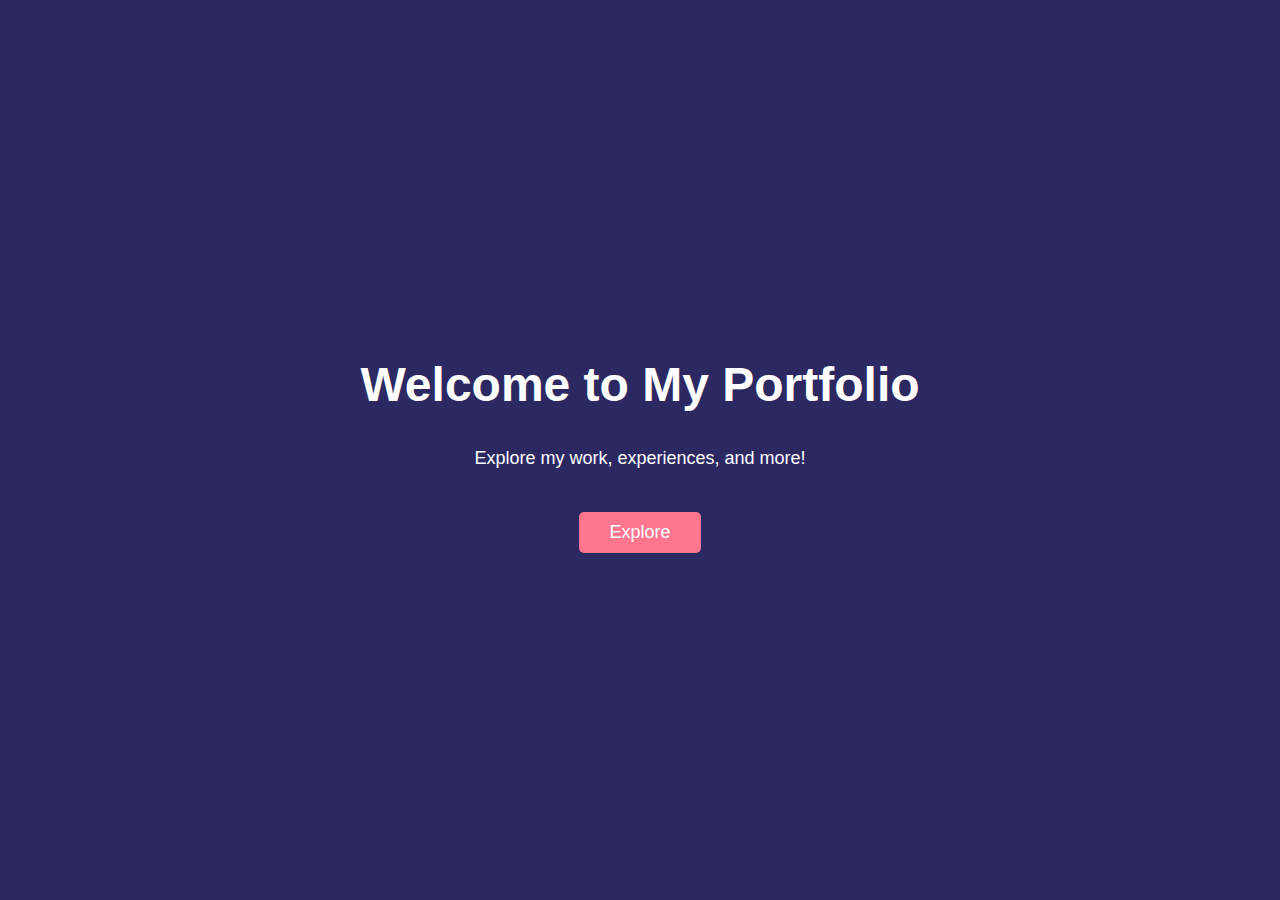
==== index.html @ 340a2502 "Changes 1" ====
<!DOCTYPE html>
<html lang="en">
<head>
  <meta charset="UTF-8">
  <meta name="viewport" content="width=device-width, initial-scale=1.0">
  <title>Portfolio Landing Page</title>
  <style>
    * {
      box-sizing: border-box;
      margin: 0;
      padding: 0;
    }

    body {
      font-family: Arial, sans-serif;
      background-color: #f9f9f9;
      color: #333;
      line-height: 1.6;
    }

    .main {
      display: flex;
      justify-content: center;
      align-items: center;
      height: 100vh;
      background-color: #2b2862;
    }

    .container {
      text-align: center;
      color: white;
    }

    h1 {
      font-size: 48px;
      margin-bottom: 20px;
    }

    p {
      font-size: 18px;
      margin-bottom: 40px;
    }

    .explore-btn {
      font-size: 18px;
      padding: 10px 30px;
      background-color: #FF768E;
      color: white;
      border: none;
      border-radius: 5px;
      cursor: pointer;
      transition: transform 0.2s;
    }

    .explore-btn:hover {
      transform: scale(1.05);
    }
  </style>
</head>
<body>

<div class="main">
  <div class="container">
    <h1>Welcome to My Portfolio</h1>
    <p>Explore my work, experiences, and more!</p>
    <a href="portfolio.html"><button class="explore-btn">Explore</button></a>
  </div>
</div>

</body>
</html>
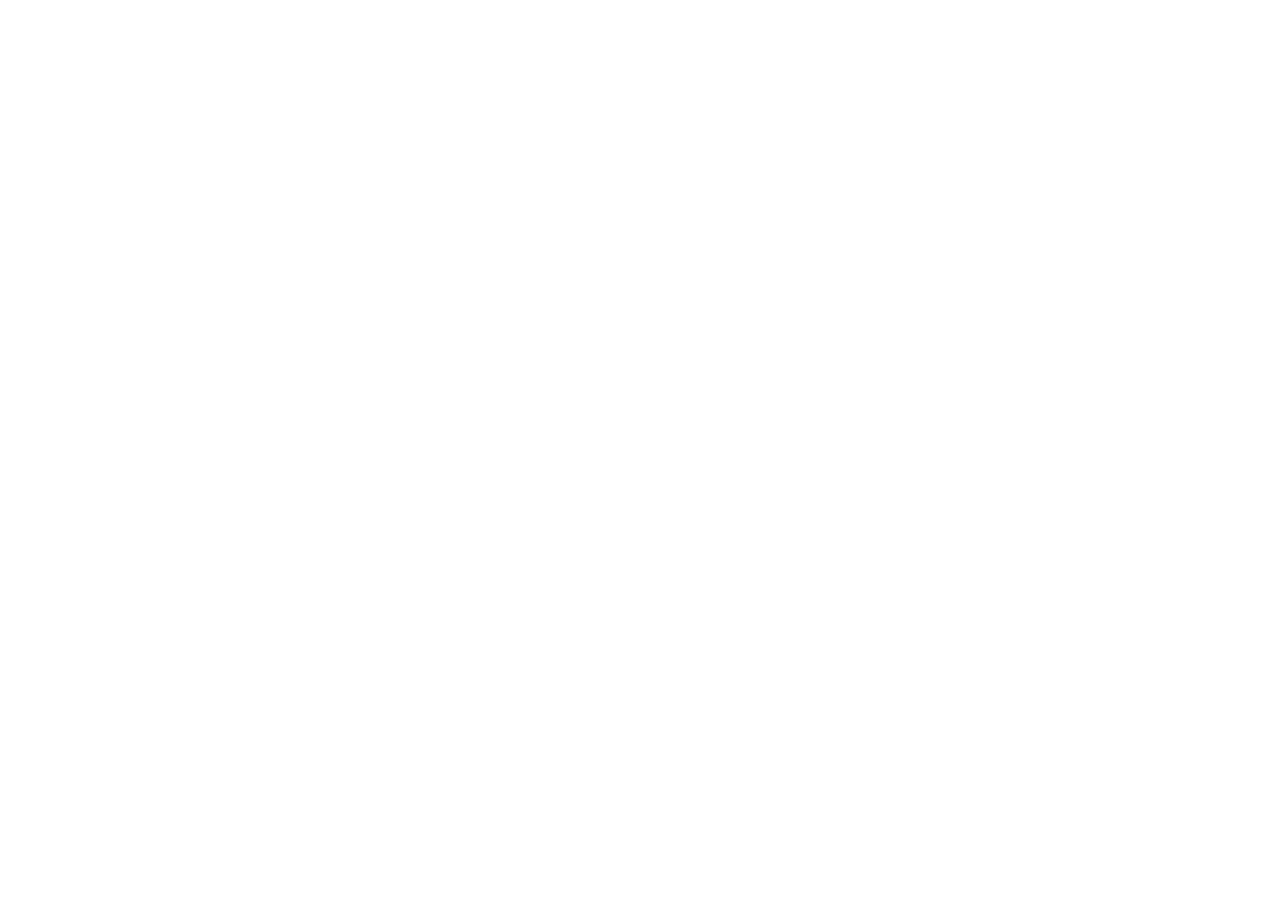
==== commit 6bd95042: "First Change" ====
--- a/index.html
+++ b/index.html
@@ -12,10 +12,10 @@
     }
 
     body {
-      font-family: Arial, sans-serif;
-      background-color: #f9f9f9;
-      color: #333;
+      font-family: 'Courier New', monospace; /* Tech-style font */
+      color: white;
       line-height: 1.6;
+      overflow: hidden;
     }
 
     .main {
@@ -23,24 +23,87 @@
       justify-content: center;
       align-items: center;
       height: 100vh;
-      background-color: #2b2862;
-    }
-
-    .container {
+      position: relative;
       text-align: center;
+    }
+
+    /* Video background */
+    .video-background {
+      position: absolute;
+      top: 0;
+      left: 0;
+      width: 100%;
+      height: 100%;
+      object-fit: cover;
+      z-index: -1;
+    }
+
+    /* Typing effect container */
+    #contentContainer {
+      display: flex;
+      flex-direction: column;
+      align-items: center;
+    }
+
+    .typing-line {
+      font-size: 28px;
+      font-weight: bold;
+      white-space: nowrap;
+      overflow: hidden;
+      border-right: 2px solid white;
+      display: inline-block;
+      opacity: 0;
+      margin-bottom: 10px;
+      animation: fadeIn 1s forwards, typing 4s steps(40, end) forwards, blink 1s infinite;
+    }
+
+    /* Typing animation */
+    @keyframes typing {
+      from {
+        width: 0;
+      }
+      to {
+        width: 100%;
+      }
+    }
+
+    /* Fade-in effect */
+    @keyframes fadeIn {
+      from {
+        opacity: 0;
+      }
+      to {
+        opacity: 1;
+      }
+    }
+
+    /* Blinking cursor */
+    @keyframes blink {
+      50% {
+        border-color: transparent;
+      }
+    }
+
+    /* Social icons and button hidden initially */
+    .social-icons, .explore-btn {
+      display: none;
+      margin-top: 20px;
+      opacity: 0; /* Initially hidden */
+    }
+
+    .social-icons a {
+      margin: 0 10px;
       color: white;
-    }
-
-    h1 {
-      font-size: 48px;
-      margin-bottom: 20px;
-    }
-
-    p {
-      font-size: 18px;
-      margin-bottom: 40px;
-    }
-
+      font-size: 24px;
+      text-decoration: none;
+      transition: transform 0.2s;
+    }
+
+    .social-icons a:hover {
+      transform: scale(1.1);
+    }
+
+    /* Explore button */
     .explore-btn {
       font-size: 18px;
       padding: 10px 30px;
@@ -55,17 +118,114 @@
     .explore-btn:hover {
       transform: scale(1.05);
     }
+
+    /* Slow fade-in animation */
+    @keyframes slowFadeIn {
+      from {
+        opacity: 0;
+      }
+      to {
+        opacity: 1;
+      }
+    }
   </style>
 </head>
 <body>
 
+<!-- Video Background -->
+<video class="video-background" autoplay muted loop id="bgVideo">
+  <source src="landing.MOV" type="video/mp4">
+  Your browser does not support the video tag.
+</video>
+
 <div class="main">
-  <div class="container">
-    <h1>Welcome to My Portfolio</h1>
-    <p>Explore my work, experiences, and more!</p>
-    <a href="portfolio.html"><button class="explore-btn">Explore</button></a>
+  <div id="contentContainer">
+    <!-- Typing Effect Lines -->
+    <p class="typing-line" id="line1"></p>
+    <p class="typing-line" id="line2"></p>
+    <p class="typing-line" id="line3"></p>
+    <p class="typing-line" id="line4"></p>
+
+    <!-- Social Icons - Hidden initially -->
+    <div class="social-icons" id="socialIcons">
+      <a href="https://twitter.com" target="_blank">Twitter</a>
+      <a href="https://linkedin.com" target="_blank">LinkedIn</a>
+      <a href="https://github.com" target="_blank">GitHub</a>
+    </div>
+
+    <!-- Explore Button - Hidden initially -->
+    <a href="portfolio.html">
+      <button class="explore-btn" id="exploreBtn">MY PORTFOLIO</button>
+    </a>
   </div>
 </div>
 
+<script>
+  // Content to be typed out line by line
+  const lines = [
+    "Hey there!",
+    "You’ve just stepped into my inner circle!",
+    " I’m Saroj, and if you’re looking to level up your business or team, you’re in the right place.",
+    "Check out my profile, and let’s team up to create something awesome together!"
+  ];
+
+  // Function to create typing effect for each line
+  function typeLine(lineId, text, delay) {
+    const element = document.getElementById(lineId);
+    element.style.opacity = '1';  // Make line visible
+    let i = 0;
+
+    function typeCharacter() {
+      if (i < text.length) {
+        element.textContent += text.charAt(i);
+        i++;
+        setTimeout(typeCharacter, 100);  // 100 ms per character (adjust for speed)
+      } else {
+        element.style.borderRight = 'none';  // Remove the cursor after typing is done
+      }
+    }
+
+    setTimeout(typeCharacter, delay);
+  }
+
+  // Function to display the social icons with fade-in effect
+  function showSocialIcons() {
+    const socialIcons = document.getElementById('socialIcons');
+    socialIcons.style.display = 'block';
+    socialIcons.style.animation = 'slowFadeIn 3s forwards';  // Apply slow fade-in effect
+  }
+
+  // Function to display the explore button with fade-in effect
+  function showExploreButton() {
+    const exploreBtn = document.getElementById('exploreBtn');
+    exploreBtn.style.display = 'inline-block';
+    exploreBtn.style.animation = 'slowFadeIn 3s forwards';  // Apply slow fade-in effect
+
+    // Stop the background video when the button appears
+    const bgVideo = document.getElementById('bgVideo');
+    bgVideo.pause();
+  }
+
+  // Typing effect for each line
+  window.onload = function() {
+    setTimeout(() => {
+      typeLine('line1', lines[0], 0);   // Start typing immediately after delay
+      setTimeout(() => typeLine('line2', lines[1], 0), 3000);  // Next line after 3 seconds
+      setTimeout(() => typeLine('line3', lines[2], 0), 8000);  // Next line after 6 seconds
+      setTimeout(() => typeLine('line4', lines[3], 0), 19000);  // Next line after 9 seconds
+
+      // Show social icons after all lines are displayed
+      setTimeout(function() {
+        showSocialIcons();
+      }, 28000);  // Show social icons after 12 seconds
+
+      // Show explore button and stop video after social icons
+      setTimeout(function() {
+        showExploreButton();
+      }, 29000);  // Show explore button after 15 seconds
+    }, 2000);  // Start 2 seconds after video begins playing
+  };
+</script>
+
 </body>
-</html>
+</html>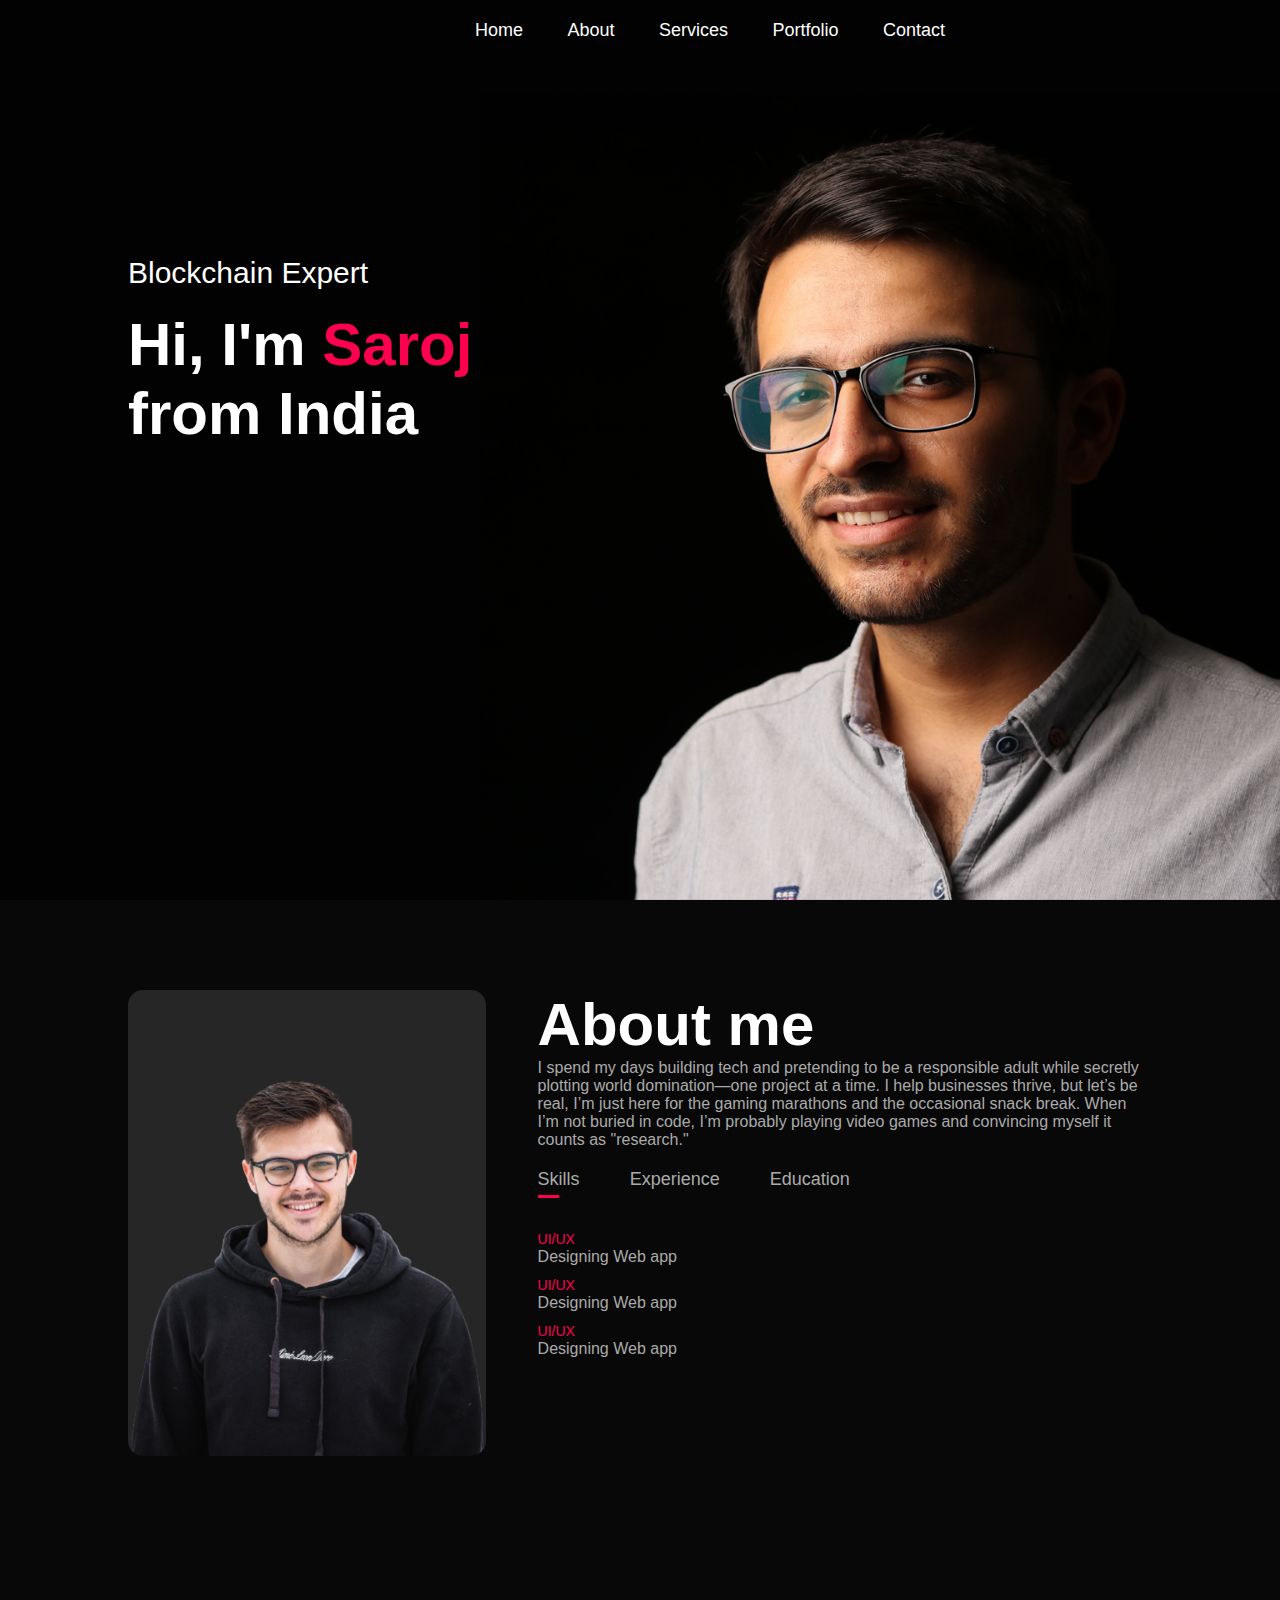
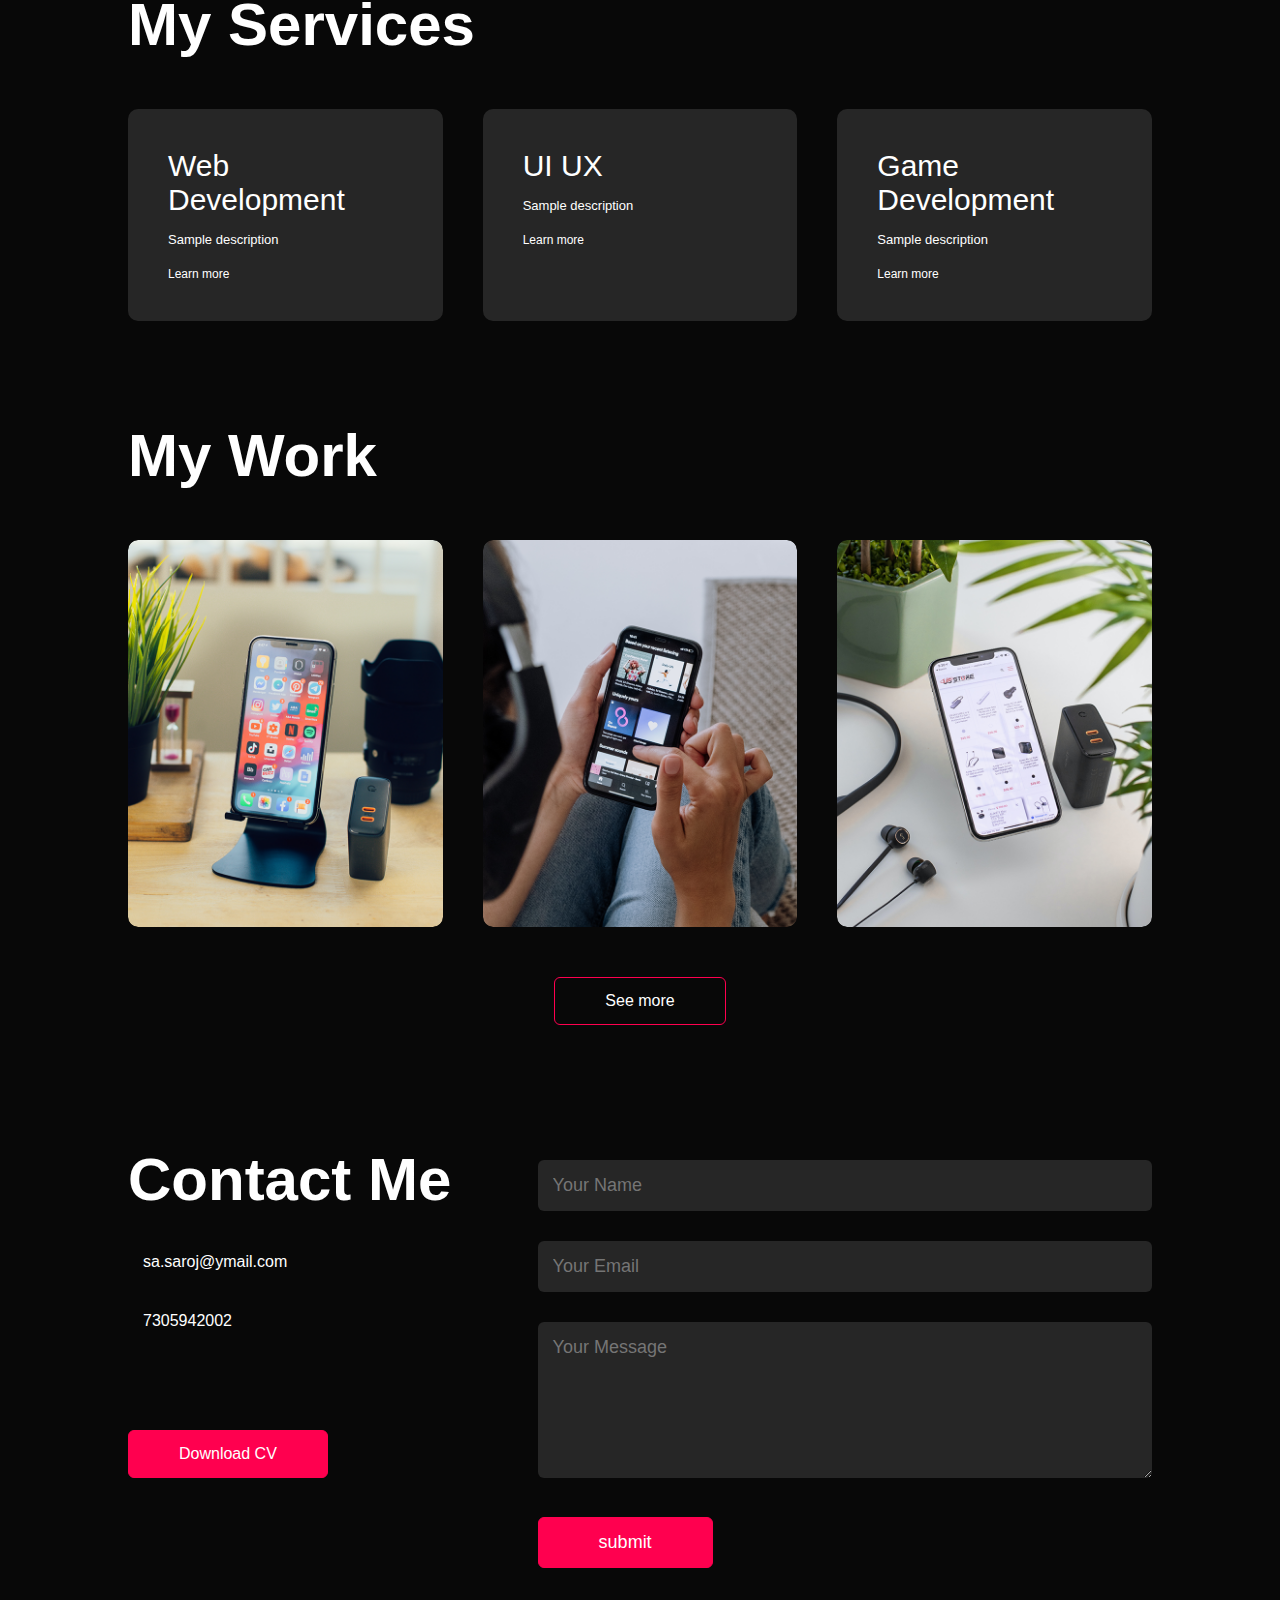
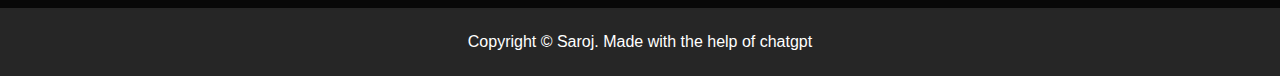
==== commit 6ebcb63e: "completed website" ====
--- a/index.html
+++ b/index.html
@@ -1,231 +1,217 @@
 <!DOCTYPE html>
 <html lang="en">
 <head>
-  <meta charset="UTF-8">
-  <meta name="viewport" content="width=device-width, initial-scale=1.0">
-  <title>Portfolio Landing Page</title>
-  <style>
-    * {
-      box-sizing: border-box;
-      margin: 0;
-      padding: 0;
-    }
-
-    body {
-      font-family: 'Courier New', monospace; /* Tech-style font */
-      color: white;
-      line-height: 1.6;
-      overflow: hidden;
-    }
-
-    .main {
-      display: flex;
-      justify-content: center;
-      align-items: center;
-      height: 100vh;
-      position: relative;
-      text-align: center;
-    }
-
-    /* Video background */
-    .video-background {
-      position: absolute;
-      top: 0;
-      left: 0;
-      width: 100%;
-      height: 100%;
-      object-fit: cover;
-      z-index: -1;
-    }
-
-    /* Typing effect container */
-    #contentContainer {
-      display: flex;
-      flex-direction: column;
-      align-items: center;
-    }
-
-    .typing-line {
-      font-size: 28px;
-      font-weight: bold;
-      white-space: nowrap;
-      overflow: hidden;
-      border-right: 2px solid white;
-      display: inline-block;
-      opacity: 0;
-      margin-bottom: 10px;
-      animation: fadeIn 1s forwards, typing 4s steps(40, end) forwards, blink 1s infinite;
-    }
-
-    /* Typing animation */
-    @keyframes typing {
-      from {
-        width: 0;
-      }
-      to {
-        width: 100%;
-      }
-    }
-
-    /* Fade-in effect */
-    @keyframes fadeIn {
-      from {
-        opacity: 0;
-      }
-      to {
-        opacity: 1;
-      }
-    }
-
-    /* Blinking cursor */
-    @keyframes blink {
-      50% {
-        border-color: transparent;
-      }
-    }
-
-    /* Social icons and button hidden initially */
-    .social-icons, .explore-btn {
-      display: none;
-      margin-top: 20px;
-      opacity: 0; /* Initially hidden */
-    }
-
-    .social-icons a {
-      margin: 0 10px;
-      color: white;
-      font-size: 24px;
-      text-decoration: none;
-      transition: transform 0.2s;
-    }
-
-    .social-icons a:hover {
-      transform: scale(1.1);
-    }
-
-    /* Explore button */
-    .explore-btn {
-      font-size: 18px;
-      padding: 10px 30px;
-      background-color: #FF768E;
-      color: white;
-      border: none;
-      border-radius: 5px;
-      cursor: pointer;
-      transition: transform 0.2s;
-    }
-
-    .explore-btn:hover {
-      transform: scale(1.05);
-    }
-
-    /* Slow fade-in animation */
-    @keyframes slowFadeIn {
-      from {
-        opacity: 0;
-      }
-      to {
-        opacity: 1;
-      }
-    }
-  </style>
+    <meta charset="UTF-8">
+    <meta http-equiv="X-UA-Compatible" content="IE=edge">
+    <meta name="viewport" content="width=device-width, initial-scale=1.0">
+    <title>Saroj's Portfolio</title>
+    <link rel="stylesheet" href="styless.css">
+    <script src="https://kit.fontawesome.com/0c507cdfde.js" crossorigin="anonymous"></script>
 </head>
 <body>
 
-<!-- Video Background -->
-<video class="video-background" autoplay muted loop id="bgVideo">
-  <source src="landing.MOV" type="video/mp4">
-  Your browser does not support the video tag.
-</video>
-
-<div class="main">
-  <div id="contentContainer">
-    <!-- Typing Effect Lines -->
-    <p class="typing-line" id="line1"></p>
-    <p class="typing-line" id="line2"></p>
-    <p class="typing-line" id="line3"></p>
-    <p class="typing-line" id="line4"></p>
-
-    <!-- Social Icons - Hidden initially -->
-    <div class="social-icons" id="socialIcons">
-      <a href="https://twitter.com" target="_blank">Twitter</a>
-      <a href="https://linkedin.com" target="_blank">LinkedIn</a>
-      <a href="https://github.com" target="_blank">GitHub</a>
-    </div>
-
-    <!-- Explore Button - Hidden initially -->
-    <a href="portfolio.html">
-      <button class="explore-btn" id="exploreBtn">MY PORTFOLIO</button>
-    </a>
-  </div>
-</div>
+<div id="header">
+    <div class="container">
+        <nav>
+            <img src="" class="logo">
+            <ul id="sidemenu">
+                <li><a href="#header">Home</a></li>
+                <li><a href="#about">About</a></li> 
+                <li><a href="#services">Services</a></li> 
+                <li><a href="#portfolio">Portfolio</a></li> 
+                <li><a href="#contact">Contact</a></li> 
+                <i class="fas fa-times" onclick="closemenu()"></i>
+            </ul>
+            <i class="fa-solid fa-bars" onclick="openmenu()"></i>
+        </nav>
+        <div class="header-text">
+            <p> Blockchain Expert</p>
+            <h1> Hi, I'm <span>Saroj</span><br> from India</h1>
+        </div>
+    </div>
+</div>
+
+
+<!------------About Section------->
+<div id="about">
+    <div class="container">
+        <div class="row">
+            <div class="about-col-1">
+                <img src="user.png">
+            </div>
+            <div class="about-col-2">
+                <h1 class="sub-title">About me</h1>
+                <p>I spend my days building tech and pretending to be a responsible adult while secretly plotting world domination—one project at a time. I help businesses thrive, but let’s be real, I’m just here for the gaming marathons and the occasional snack break. When I’m not buried in code, I’m probably playing video games and convincing myself it counts as "research."</p>
+
+                <div class="tab-titles">
+                    <p class="tab-links active-link" onclick="opentab('skills')">Skills</p>
+                    <p class="tab-links" onclick="opentab('experience')">Experience</p>
+                    <p class="tab-links" onclick="opentab('education')">Education</p>
+                </div>
+                <div class="tab-contents active-tab" id="skills">
+                    <ul>
+                        <li><span>UI/UX</span><br>Designing Web app</li>
+                        <li><span>UI/UX</span><br>Designing Web app</li>
+                        <li><span>UI/UX</span><br>Designing Web app</li>
+                    </ul>
+                </div>
+                <div class="tab-contents" id="experience">
+                    <ul>
+                        <li><span>UI/UX</span><br>Designing Web app 2</li>
+                        <li><span>UI/UX</span><br>Designing Web app 2</li>
+                        <li><span>UI/UX</span><br>Designing Web app 2</li>
+                    </ul>
+                </div>
+                <div class="tab-contents" id="education">
+                    <ul>
+                        <li><span>UI/UX</span><br>Designing Web app 3</li>
+                        <li><span>UI/UX</span><br>Designing Web app 3</li>
+                        <li><span>UI/UX</span><br>Designing Web app 3</li>
+                    </ul>
+                </div>
+            </div>
+        </div>
+    </div>
+</div>
+
+<!------------Services Section------->
+<div id="services">
+    <div class="container">
+        <h1 class="sub-title">My Services</h1>
+        <div class="services-list">
+            <div>
+                <i class="fa-solid fa-code"></i>
+                <h2>Web Development</h2>
+                <p>Sample description</p>
+                <a href="#">Learn more</a>
+            </div>
+            <div>
+                <i class="fa-brands fa-uikit"></i>
+                <h2>UI UX</h2>
+                <p>Sample description</p>
+                <a href="#">Learn more</a>
+            </div>
+            <div>
+                <i class="fa-solid fa-gamepad"></i>
+                <h2>Game Development</h2>
+                <p>Sample description</p>
+                <a href="#">Learn more</a>
+            </div>
+        </div>
+    </div>
+</div>
+
+<!------------My works------->
+<div id="portfolio">
+    <div class="container">
+        <h1 class="sub-title">My Work</h1>
+        <div class="work-list">
+            <div class="work">
+                <img src="work-1.png">
+                <div class="layer">
+                    <h3>NFT Marketplace</h3>
+                    <p>This is sample text filler</p>
+                    <a href="#"><i class="fa-solid fa-arrow-up-right-from-square"></i></a>
+                </div>
+            </div>
+            <div class="work">
+                <img src="work-2.png">
+                <div class="layer">
+                    <h3>Flipkart firedrops</h3>
+                    <p>This is sample text filler</p>
+                    <a href="#"><i class="fa-solid fa-arrow-up-right-from-square"></i></a>
+                </div>
+            </div>
+            <div class="work">
+                <img src="work-3.png">
+                <div class="layer">
+                    <h3>Social Media App</h3>
+                    <p>This is sample text filler</p>
+                    <a href="#"><i class="fa-solid fa-arrow-up-right-from-square"></i></a>
+                </div>
+            </div>
+        </div>
+        <a href="#" class="btn">See more</a>
+    </div>
+</div>
+
+<!-- -------contact-------- -->
+ <div id="contact">
+    <div class="container">
+        <div class="row">
+            <div class="contact-left">
+            <h1 class="sub-title">Contact Me</h1>
+            <p><i class="fa-solid fa-paper-plane"></i>sa.saroj@ymail.com</p>
+            <p><i class="fa-solid fa-phone"></i>7305942002</p>
+                <div class="social-icons">
+                    <a href="#"><i class="fa-brands fa-facebook"></i></a>
+                    <a href="#"><i class="fa-brands fa-instagram"></i></a>
+                    <a href="#"><i class="fa-brands fa-linkedin"></i></a>
+                    <a href="#"><i class="fa-brands fa-twitter-square"></i></a>
+                </div>
+                <a href="my-cv.pdf" download class="btn btn2">Download CV</a>
+            </div>
+            <div class="contact-right">
+                <form name="submit-to-google-sheet">
+                    <input type="text" name="Name" placeholder="Your Name" required>
+                    <input type="email" name="email" placeholder="Your Email" required>
+                    <textarea name="Message" rows="6" placeholder="Your Message" required></textarea>
+                    <button type="submit" class="btn btn2">submit</button>
+                </form>
+                <span id="msg"></span>
+            </div>
+        </div>
+    </div>
+    <div class="copyright">
+        <p>Copyright © Saroj. Made with the help of chatgpt</p>
+    </div>
+ </div>
+
 
 <script>
-  // Content to be typed out line by line
-  const lines = [
-    "Hey there!",
-    "You’ve just stepped into my inner circle!",
-    " I’m Saroj, and if you’re looking to level up your business or team, you’re in the right place.",
-    "Check out my profile, and let’s team up to create something awesome together!"
-  ];
-
-  // Function to create typing effect for each line
-  function typeLine(lineId, text, delay) {
-    const element = document.getElementById(lineId);
-    element.style.opacity = '1';  // Make line visible
-    let i = 0;
-
-    function typeCharacter() {
-      if (i < text.length) {
-        element.textContent += text.charAt(i);
-        i++;
-        setTimeout(typeCharacter, 100);  // 100 ms per character (adjust for speed)
-      } else {
-        element.style.borderRight = 'none';  // Remove the cursor after typing is done
-      }
+    var tablinks = document.getElementsByClassName("tab-links");
+    var tabcontents = document.getElementsByClassName("tab-contents");
+    
+    function opentab(tabname){
+        for(tablink of tablinks){
+            tablink.classList.remove("active-link");
+        }
+        for(tablink of tabcontents){
+            tablink.classList.remove("active-tab");
+        }
+        event.currentTarget.classList.add("active-link");
+        document.getElementById(tabname).classList.add("active-tab");
     }
-
-    setTimeout(typeCharacter, delay);
-  }
-
-  // Function to display the social icons with fade-in effect
-  function showSocialIcons() {
-    const socialIcons = document.getElementById('socialIcons');
-    socialIcons.style.display = 'block';
-    socialIcons.style.animation = 'slowFadeIn 3s forwards';  // Apply slow fade-in effect
-  }
-
-  // Function to display the explore button with fade-in effect
-  function showExploreButton() {
-    const exploreBtn = document.getElementById('exploreBtn');
-    exploreBtn.style.display = 'inline-block';
-    exploreBtn.style.animation = 'slowFadeIn 3s forwards';  // Apply slow fade-in effect
-
-    // Stop the background video when the button appears
-    const bgVideo = document.getElementById('bgVideo');
-    bgVideo.pause();
-  }
-
-  // Typing effect for each line
-  window.onload = function() {
-    setTimeout(() => {
-      typeLine('line1', lines[0], 0);   // Start typing immediately after delay
-      setTimeout(() => typeLine('line2', lines[1], 0), 3000);  // Next line after 3 seconds
-      setTimeout(() => typeLine('line3', lines[2], 0), 8000);  // Next line after 6 seconds
-      setTimeout(() => typeLine('line4', lines[3], 0), 19000);  // Next line after 9 seconds
-
-      // Show social icons after all lines are displayed
-      setTimeout(function() {
-        showSocialIcons();
-      }, 28000);  // Show social icons after 12 seconds
-
-      // Show explore button and stop video after social icons
-      setTimeout(function() {
-        showExploreButton();
-      }, 29000);  // Show explore button after 15 seconds
-    }, 2000);  // Start 2 seconds after video begins playing
-  };
 </script>
+    
+<script>
+    var sidemeu= document.getElementById("sidemenu");
+    function openmenu(){
+        sidemeu.style.right= "0";
+    }
+    function closemenu(){
+        sidemeu.style.right= "-200PX";
+    }
+</script>
+
+<script>
+    const scriptURL = 'https://script.google.com/macros/s/AKfycbyWo4Xn3nnrcJsX5Nhe4i55y30PbSdsXDiaT78-Xm5PGwZ20zyUVy0Ugk6FTdjcqaCiXA/exec'
+    const form = document.forms['submit-to-google-sheet']
+    const msg = document.getElementById("msg")
+  
+    form.addEventListener('submit', e => {
+      e.preventDefault()
+      fetch(scriptURL, { method: 'POST', body: new FormData(form)})
+        .then(response => {
+            msg.innerHTML = "Message sent successfully"
+            setTimeout(function(){
+                msg.innerHTML = ""
+            }, 5000)
+            form.reset()
+        })
+        .catch(error => console.error('Error!', error.message))
+    })
+  </script>
 
 </body>
 </html>--- a/styless.css
+++ b/styless.css
@@ -0,0 +1,389 @@
+*{
+    margin: 0;
+    padding: 0;
+    font-family: 'Poppins', sans-serif;
+    box-sizing: border-box;
+}
+html{
+    scroll-behavior: smooth;
+}
+
+body{
+    background: #080808;
+    color: #fff;
+}
+#header{
+    width: 100%;
+    height: 100vh;
+    background-image: url(background.png);
+    background-size: cover;
+    background-position: center;
+}
+.container{
+    padding: 10px 10%;
+}
+nav{
+    display: flex;
+    align-items: center;
+    justify-content: space-between;
+    flex-wrap: wrap;
+}
+.logo{
+    width: 140px;
+}
+nav ul li{
+    display: inline-block;
+    list-style: none;
+    margin: 10px 20px;
+}
+nav ul li a{
+    color: #fff;
+    text-decoration: none;
+    font-size: 18px;
+    position: relative;
+}
+nav ul li a::after{
+    content: '';
+    width: 0%;
+    height: 3px;
+    background: #ff004f;
+    position: absolute;
+    left: 0;
+    bottom: -6px;
+    transition: 0.5s;
+}
+nav ul li a:hover::after{
+    width: 100%;
+}
+.header-text{
+    margin-top: 20%;
+    font-size: 30px;
+}
+.header-text h1{
+    font-size: 60px;
+    margin-top: 20px;
+}
+.header-text h1 span{
+    color: #ff004f;
+}
+
+/* About section */
+
+#about{
+    padding: 80px 0;
+    color: #ababab;
+}
+
+.row{
+    display: flex;
+    justify-content: space-between;
+    flex-wrap: wrap;
+}
+
+.about-col-1{
+    flex-basis: 35%;
+}
+
+.about-col-1 img{
+    width: 100%;
+    border-radius: 15px;
+}
+
+.about-col-2{
+    flex-basis: 60%;
+}
+
+.sub-title{
+    font-size: 60px;
+    font-weight: 600;
+    color: #fff;
+}
+
+.tab-titles{
+    display: flex;
+    margin: 20px 0 40px;
+}
+
+.tab-links{
+    margin-right: 50px;
+    font-size: 18px;
+    font-weight: 500;
+    cursor: pointer;
+    position: relative;
+}
+
+.tab-links::after{
+    content: '';
+    width: 0;
+    height: 3px;
+    background: #ff004f;
+    position: absolute;
+    left: 0;
+    bottom: -8px;
+    transition: 0.5s;
+}
+
+.tab-links.active-link::after{
+    width: 50%;
+}
+.tab-contents ul li{
+    list-style: none;
+    margin: 10px 0;
+}
+.tab-contents ul li span{
+    color: #ff004f;
+    font-size: 14px;
+}
+.tab-contents{
+    display: none;
+}
+.tab-contents.active-tab{
+    display: block;
+}
+
+/* ------------- services ---- */
+#services{
+    padding: 30px 0;
+}
+.services-list{
+    display: grid;
+    grid-template-columns: repeat(auto-fit, minmax(250px, 1fr));
+    grid-gap: 40px;
+    margin-top: 50px;
+}
+.services-list div{
+    background: #262626;
+    padding: 40px;
+    font-size: 13px;
+    font-weight: 300;
+    border-radius: 10px;
+    transition: background 0.5s, transoform 0.5s;
+}
+.services-list div i{
+    font-size: 50px;
+    margin-bottom: 30px ;
+}
+.services-list div h2{
+    font-size: 30px;
+    font-weight: 500;
+    margin-bottom: 15px;
+}
+.services-list div a{
+    text-decoration: none;
+    color: #fff;
+    font-size: 12px;
+    margin-top: 20px;
+    display: inline-block;
+}
+.services-list div:hover{
+    background: #ff004f;
+    transform: translate(-10px);
+}
+
+#portfolio{
+padding: 50px 0;
+}
+.work-list{
+    display: grid;
+    grid-template-columns: repeat(auto-fit, minmax(250px, 1fr));
+    grid-gap: 40px;
+    margin-top: 50px;
+}
+.work{
+    border-radius: 10px;
+    position: relative;
+    overflow: hidden;
+}
+.work img{
+    width: 100%;
+    border-radius: 10px;
+    display: block;
+    transition: trasform 0.5s;
+}
+.layer{
+    width: 100%;
+    height: 0%;
+    background: linear-gradient(rgba(0,0,0,0.6), #ff004f);
+    border-radius: 10px;
+    position: absolute;
+    left: 0;
+    bottom: 0;
+    overflow: hidden;
+    display: flex;
+    align-items: center;
+    justify-content: center;
+    flex-direction: column;
+    padding: 0 40px;
+    text-align: center;
+    font-size: 14px;
+    transition: height 0.5s;
+}
+.layer h3{
+    font-weight: 500;
+    margin-bottom: 20px;
+}
+.layer a{
+    margin-top: 20px;
+    color: #ff004f;
+    text-decoration: none;
+    font-size: 18px;
+    line-height: 60px;
+    background-color: #fff;
+    width: 60px;
+    height: 60px;
+    border-radius: 50%;
+    text-align: center;
+}
+.work:hover img{
+    transform: scale(1.1);
+}
+.work:hover .layer{
+    height: 100%;
+}
+.btn{
+    display: block;
+    margin: 50px auto;
+    width: fit-content;
+    border: 1px solid #ff004f;
+    padding: 14px 50px;
+    border-radius: 6px;
+    text-decoration: none;
+    color: #fff;
+    transition: background 0.5s;
+}
+.btn:hover{
+    background: #ff004f;
+
+}
+
+/* contact */
+.contact-left{
+    flex-basis: 35%;
+}
+.contact-right{
+    flex-basis: 60%;
+}
+.contact-left p{
+    margin-top: 30px;
+}
+.contact-left p i{
+    color: #ff004f;
+    margin-right: 15px;
+    font-size: 25px;
+}
+.social-icons{
+    margin-top: 30px;
+}
+.social-icons a{
+    text-decoration: none;
+    font-size: 30px;
+    margin-right: 15px;
+    color: #ababab;
+    display: inline-block;
+    transition: transform 0.5s;
+}
+.social-icons a:hover{
+    color: #ff004f;
+    transform: translateY(-5px);
+}
+.btn.btn2{
+    display: inline-block;
+    background: #ff004f;
+}
+.contact-right form{
+    width: 100%;
+}
+form input, form textarea{
+    width: 100%;
+    border: 0;
+    outline: none;
+    background: #262626;
+    padding: 15px;
+    margin: 15px 0;
+    font-size: 18px;
+    border-radius: 6px;
+}
+form .btn2{
+    padding: 14px 60px;
+    font-size: 18px;
+    margin-top: 20px;
+    cursor: pointer;
+}
+.copyright{
+    width: 100%;
+    text-align: center;
+    padding: 25px 0;
+    background: #262626;
+    font-weight: 300;
+    margin-top: 20px;
+}
+
+/*-----css for small screens----- */
+nav .fas{
+    display: none;
+}
+
+@media only screen and (max-width: 600px){
+    #header{
+        background-image: url(phone-background.png);
+    }
+    .header-text{
+        margin-top: 100%;
+        font-size: 16px;
+    }
+    .header-text h1{
+        font-size: 30px;
+    }
+    nav .fas{
+        display: block;
+        font-size: 25px;
+    }
+    nav ul{
+        background: #ff004f;
+        position: fixed;
+        top: 0;
+        right: -200px;
+        width: 200px;
+        height: 100vh;
+        padding-top: 50px;
+        z-index: 2;
+        transition: right 0.5s;
+    }
+    nav ul li{
+        display: block;
+        margin: 25px;
+    }
+    nav ul .fas{
+        position: absolute;
+        top: 25px;
+        left: 25px;
+        cursor: pointer;
+    }
+    .sub-title{
+        font-size: 40px;
+    }
+    .about-col-1, .about-col-2{
+        flex-basis: 100%;
+    }
+    .about-col-1{
+        margin-bottom: 30px;
+    }
+    .about-col-2{
+        font-size: 14px;
+    }
+    .tab-links{
+        font-size: 16px;
+        margin-right: 20px;
+    }
+    .contact-left, .contact-right{
+        flex-basis: 100%;
+    }
+    .copyright{
+        font-size: 14px;
+    }
+}
+#msg{
+    color: #61b752;
+    margin-top: -40px;
+    display: block;
+}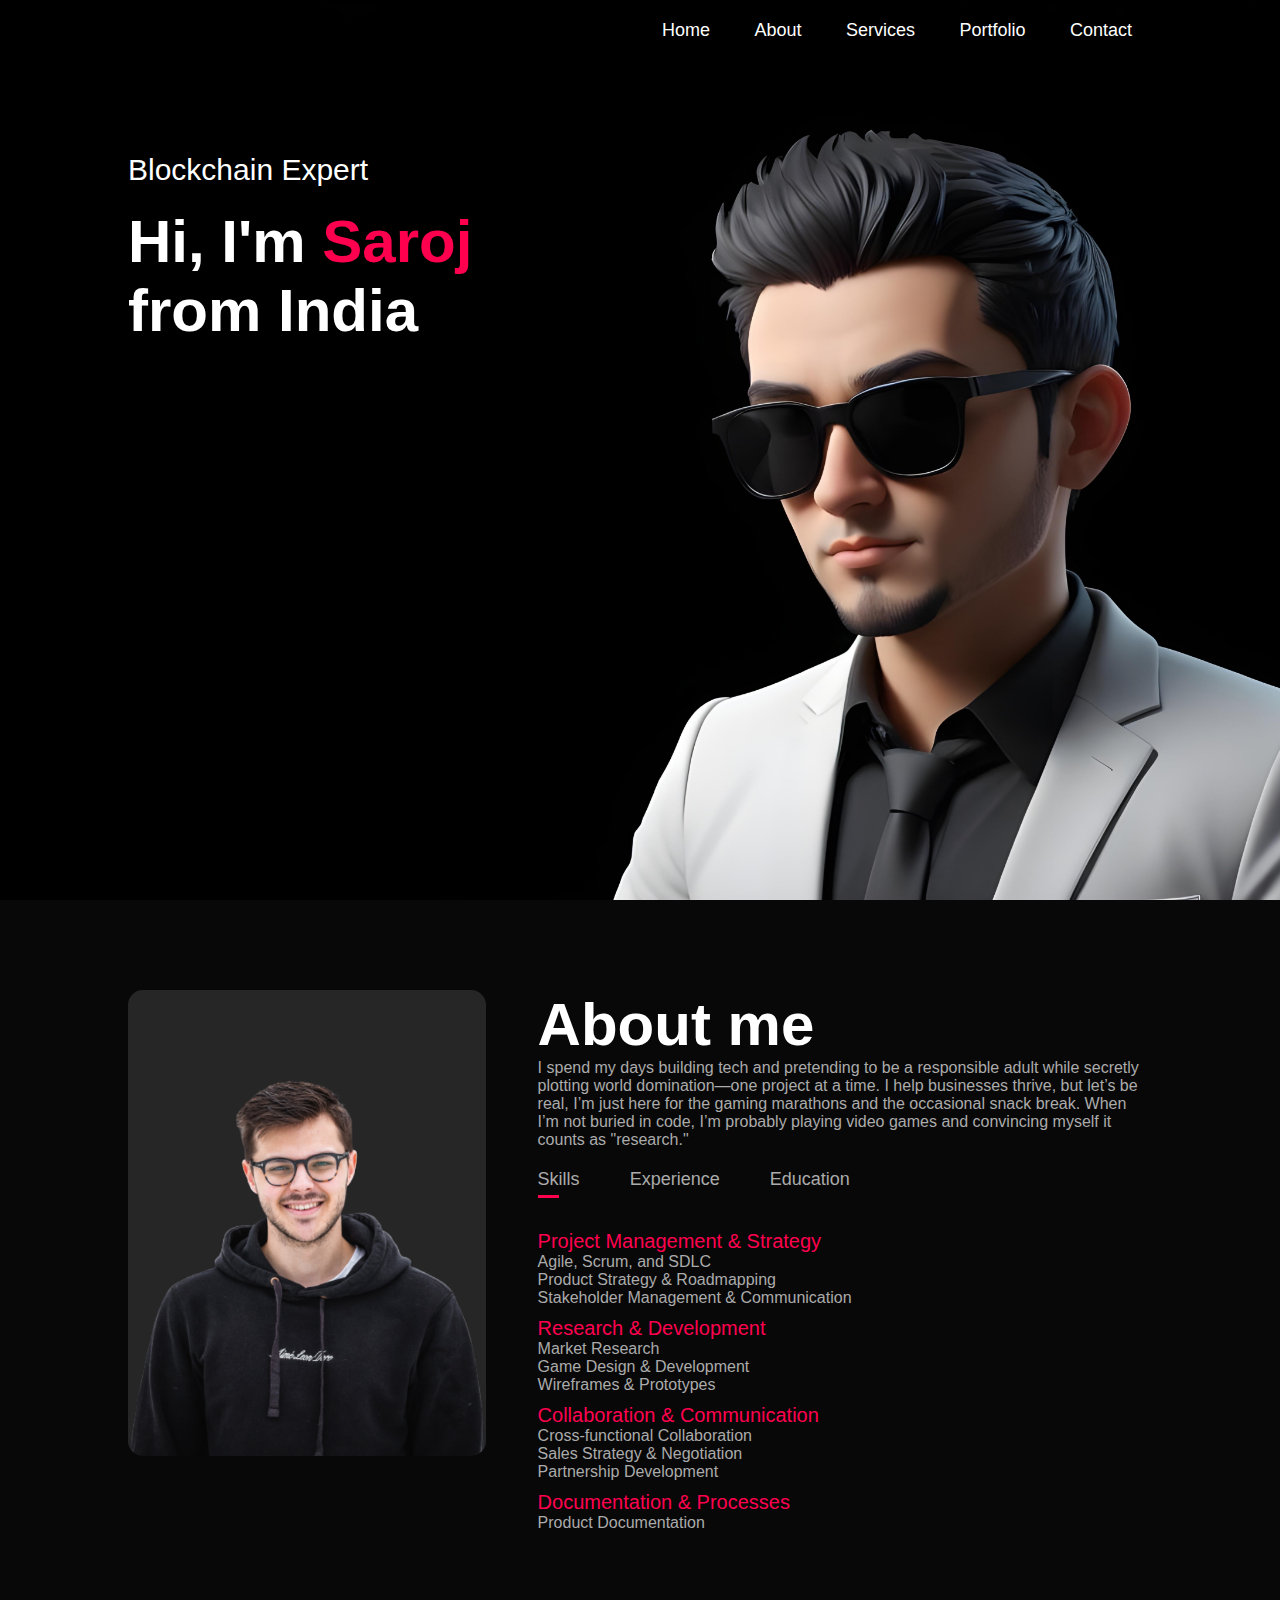
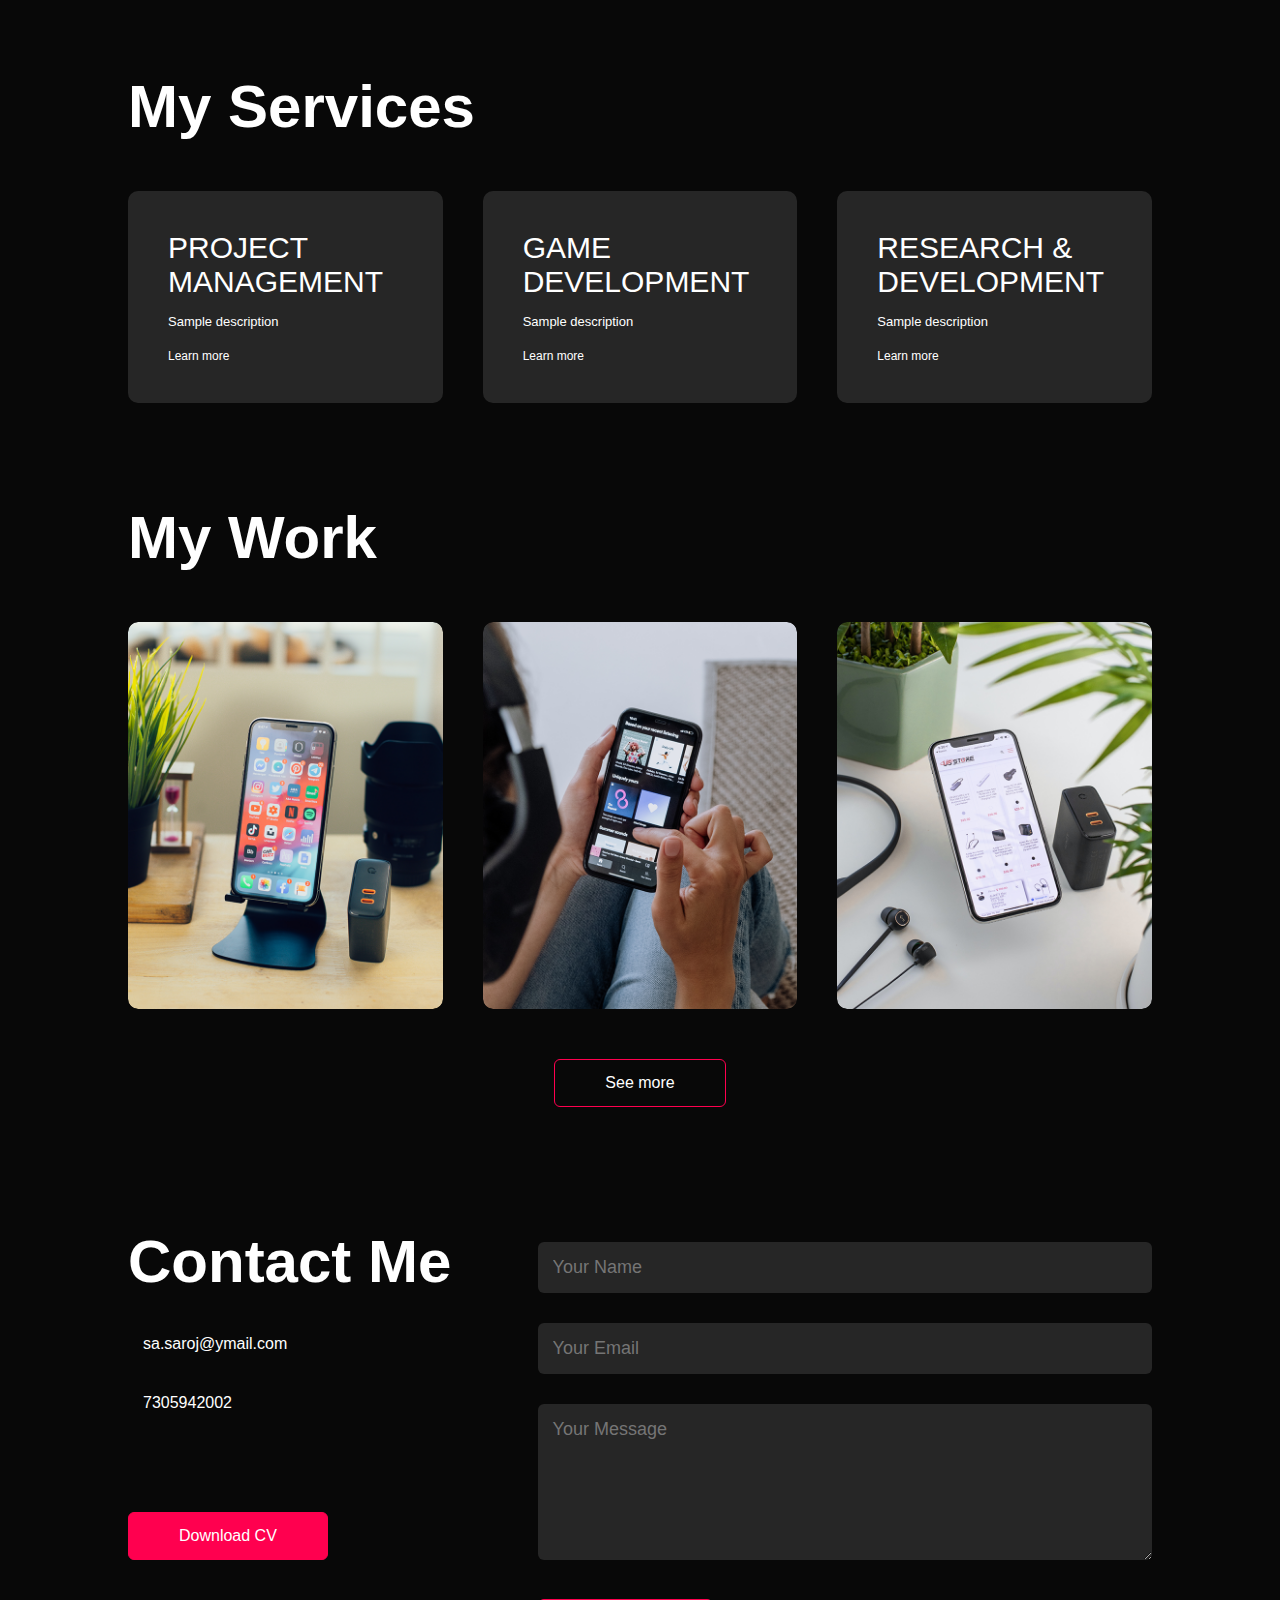
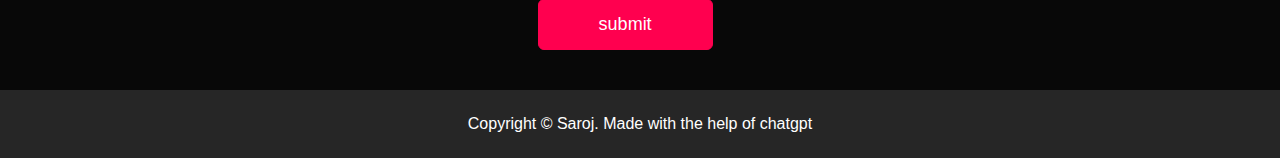
==== commit ac06ec18: "BG changes" ====
--- a/index.html
+++ b/index.html
@@ -22,7 +22,7 @@
                 <li><a href="#contact">Contact</a></li> 
                 <i class="fas fa-times" onclick="closemenu()"></i>
             </ul>
-            <i class="fa-solid fa-bars" onclick="openmenu()"></i>
+            <i class="fas fa-bars" onclick="openmenu()"></i>
         </nav>
         <div class="header-text">
             <p> Blockchain Expert</p>
@@ -50,23 +50,40 @@
                 </div>
                 <div class="tab-contents active-tab" id="skills">
                     <ul>
-                        <li><span>UI/UX</span><br>Designing Web app</li>
-                        <li><span>UI/UX</span><br>Designing Web app</li>
-                        <li><span>UI/UX</span><br>Designing Web app</li>
+                        <li><span>Project Management & Strategy</span><br>
+                            Agile, Scrum, and SDLC<br>
+                            Product Strategy & Roadmapping<br>
+                            Stakeholder Management & Communication
+                        </li>
+                        <li><span>Research & Development</span><br>
+                            Market Research<br>
+                            Game Design & Development<br>
+                            Wireframes & Prototypes
+                        </li>
+                        <li><span>Collaboration & Communication</span><br>
+                            Cross-functional Collaboration<br>
+                            Sales Strategy & Negotiation<br>
+                            Partnership Development
+                        </li>
+                        <li><span>Documentation & Processes</span><br>
+                            Product Documentation
+                        </li>
                     </ul>
                 </div>
                 <div class="tab-contents" id="experience">
                     <ul>
-                        <li><span>UI/UX</span><br>Designing Web app 2</li>
-                        <li><span>UI/UX</span><br>Designing Web app 2</li>
-                        <li><span>UI/UX</span><br>Designing Web app 2</li>
-                    </ul>
+                        <li><span>GUARDIANLINK | Feb 2023 - Present</span><br>
+                        PROJECT MANAGER & SENIOR ANALYST - COO’s Office </li>
+                        <li><span>STRAIVE | April 2019 - February 2023</span><br>
+                        PROJECT MANAGER </li>
+                        <li><span>VR CHENNAI | April 2018 - August 2019</span><br>
+                        GAME DEVELOPER </li>
+                    </ul>                    
                 </div>
                 <div class="tab-contents" id="education">
                     <ul>
-                        <li><span>UI/UX</span><br>Designing Web app 3</li>
-                        <li><span>UI/UX</span><br>Designing Web app 3</li>
-                        <li><span>UI/UX</span><br>Designing Web app 3</li>
+                        <li><span>BACHELORS OF ENGINEERING | 2014 - 2018</span><br>COMPUTER SCIENCE ENGINEERING</li>
+                        <li><span>HIGH SCHOOL | MARIANS | 2012 - 2014</span><br>COMPUTER SCIENCE</li>
                     </ul>
                 </div>
             </div>
@@ -81,19 +98,19 @@
         <div class="services-list">
             <div>
                 <i class="fa-solid fa-code"></i>
-                <h2>Web Development</h2>
+                <h2>PROJECT MANAGEMENT</h2>
                 <p>Sample description</p>
                 <a href="#">Learn more</a>
             </div>
             <div>
                 <i class="fa-brands fa-uikit"></i>
-                <h2>UI UX</h2>
+                <h2>GAME DEVELOPMENT</h2>
                 <p>Sample description</p>
                 <a href="#">Learn more</a>
             </div>
             <div>
                 <i class="fa-solid fa-gamepad"></i>
-                <h2>Game Development</h2>
+                <h2>RESEARCH & DEVELOPMENT</h2>
                 <p>Sample description</p>
                 <a href="#">Learn more</a>
             </div>
@@ -125,7 +142,7 @@
             <div class="work">
                 <img src="work-3.png">
                 <div class="layer">
-                    <h3>Social Media App</h3>
+                    <h3>RADDX RACING METAVERSE</h3>
                     <p>This is sample text filler</p>
                     <a href="#"><i class="fa-solid fa-arrow-up-right-from-square"></i></a>
                 </div>
--- a/styless.css
+++ b/styless.css
@@ -15,7 +15,7 @@
 #header{
     width: 100%;
     height: 100vh;
-    background-image: url(background.png);
+    background-image: url(background.jpg);
     background-size: cover;
     background-position: center;
 }
@@ -56,7 +56,7 @@
     width: 100%;
 }
 .header-text{
-    margin-top: 20%;
+    margin-top: 10%;
     font-size: 30px;
 }
 .header-text h1{
@@ -132,7 +132,7 @@
 }
 .tab-contents ul li span{
     color: #ff004f;
-    font-size: 14px;
+    font-size: 20px;
 }
 .tab-contents{
     display: none;
@@ -386,4 +386,4 @@
     color: #61b752;
     margin-top: -40px;
     display: block;
-}+}
